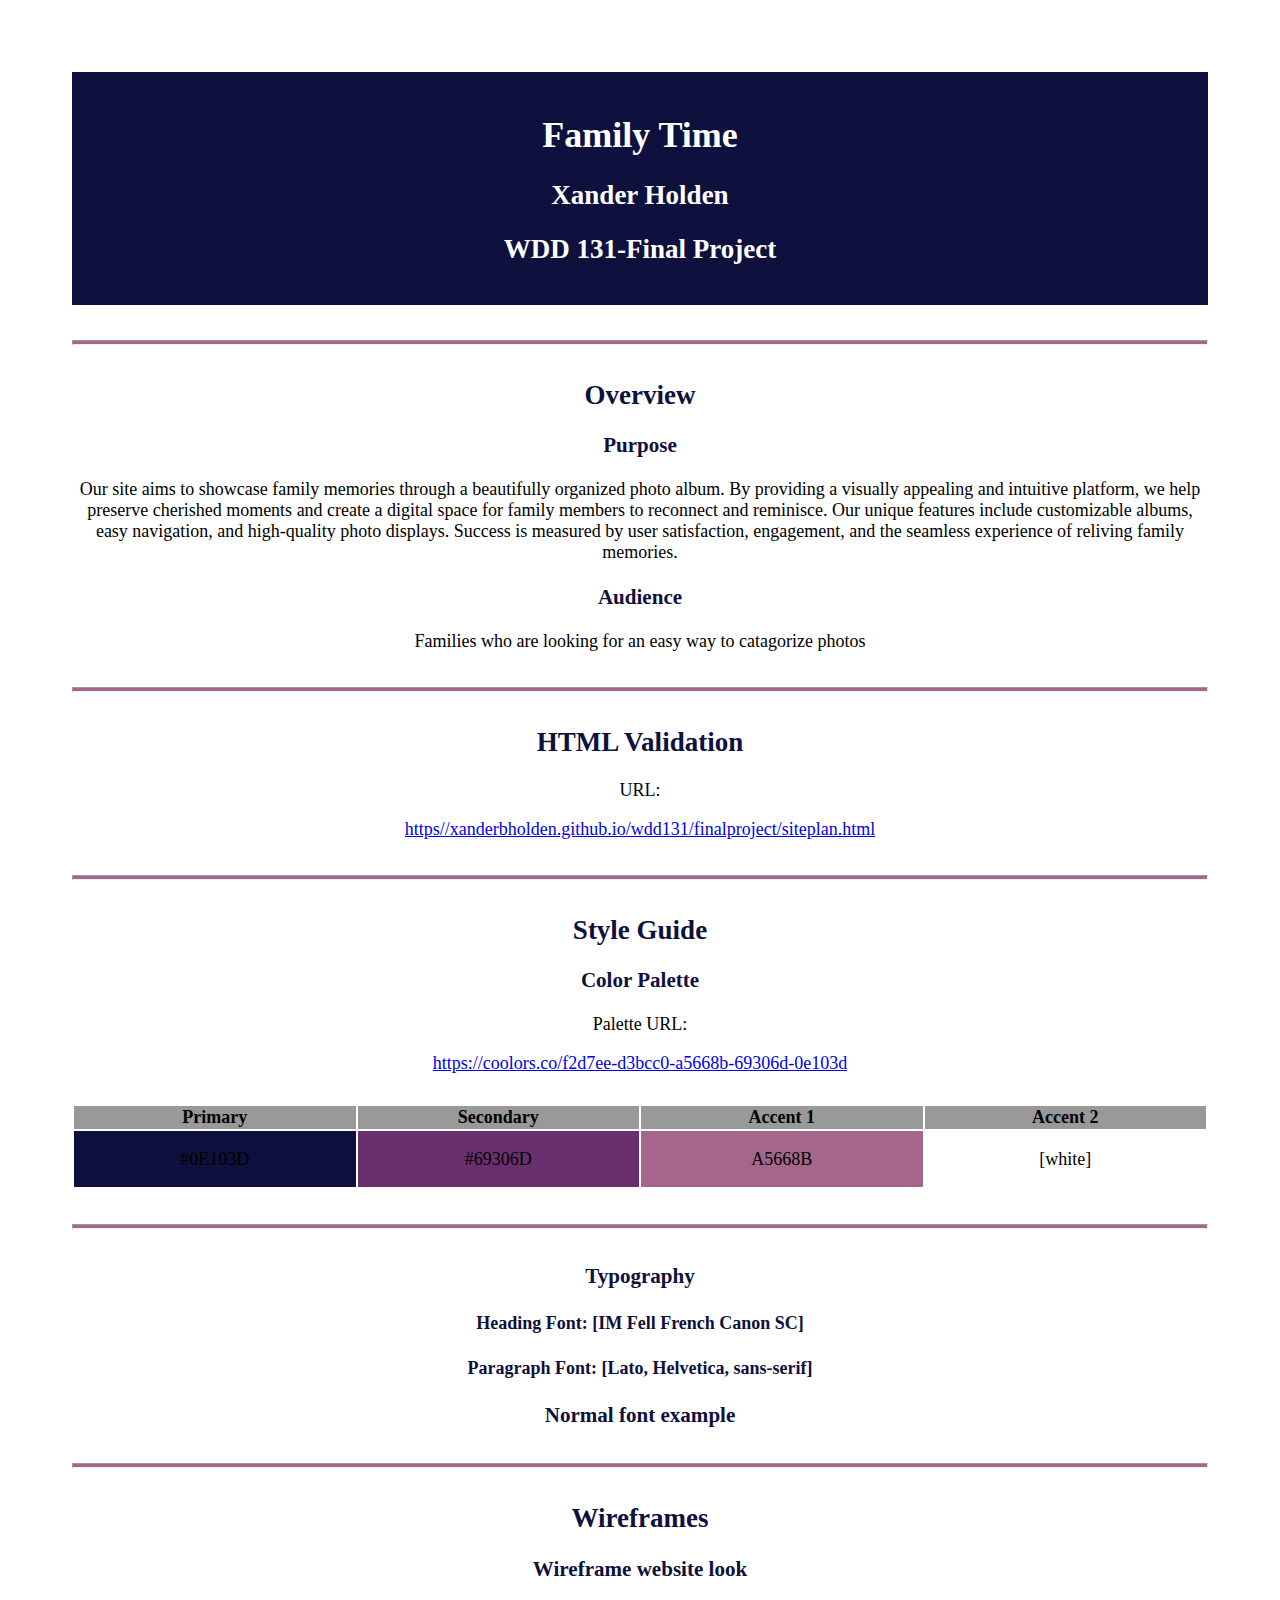
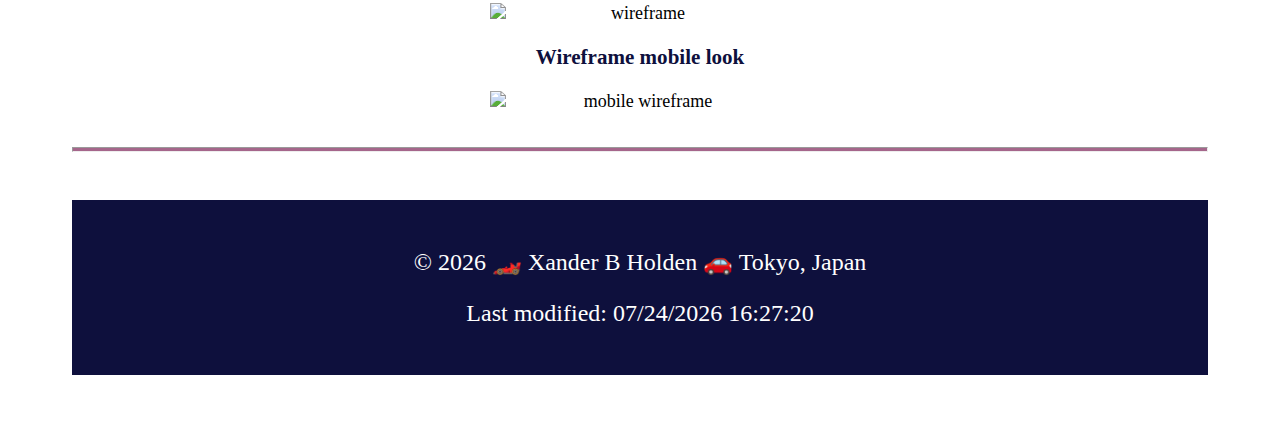
==== finalproject/siteplan.html @ f273cf28 "c" ====
<!DOCTYPE html>
<html lang="en">
<head>
    <meta charset="UTF-8">
    <meta name="viewport" content="width=device-width, initial-scale=1.0">
    <link type="text/css" rel="stylesheet" href="style/siteplan.css" />
    <script src="scripts/getdates.js" defer></script>
</head>

<body>
  <header>
    <h1>Family Time</h1>
    <h2>Xander Holden</h2>
    <h2>WDD 131-Final Project</h2>
  
  </header>
  <main>

    <hr />
    <h2>Overview</h2>
    <h3>Purpose</h3>
    <p>Our site aims to showcase family memories through a beautifully organized photo album. By providing a visually appealing and intuitive platform, we help preserve cherished moments and create a digital space for family members to reconnect and reminisce. Our unique features include customizable albums, easy navigation, and high-quality photo displays. Success is measured by user satisfaction, engagement, and the seamless experience of reliving family memories.</p>

    <h3>Audience</h3>
    <p>Families who are looking for an easy way to catagorize photos</p>
    <hr />
    <h2>HTML Validation</h2>
    <p>URL:</p>
    <a href="https//xanderbholden.github.io/wdd131/finalproject/siteplan.html"
     target="_blank">https//xanderbholden.github.io/wdd131/finalproject/siteplan.html</a>
    <hr />
    <h2>Style Guide</h2>

    <h3>Color Palette</h3>
    <p>Palette URL:</p>
    <a href="https://coolors.co/f2d7ee-d3bcc0-a5668b-69306d-0e103d"
      target="_blank">https://coolors.co/f2d7ee-d3bcc0-a5668b-69306d-0e103d</a>

    <table class="colors">
      <tr>
        <th>Primary</th>
        <th>Secondary</th>
        <th>Accent 1</th>
        <th>Accent 2</th>
      </tr>
     
        <td class="primary">#0E103D</div></td>
        <td class="secondary"> #69306D</div></td>
        <td class="accent1">A5668B</div></td>
        <td class="accent2">[white]</td>
      </tr>
    </table>
    <hr />
    <h3>Typography</h3>

    <h4>
      Heading Font: [IM Fell French Canon SC]
    </h4>
    <h4>
      Paragraph Font: [Lato, Helvetica, sans-serif]
    </h4>
    <h3>Normal font example</h3>
   
    <hr />
     <h2>Wireframes</h2>

    <h3>Wireframe website look</h3>
    <img src="images/website_plan.png" alt="wireframe" />
    <h3>Wireframe mobile look</h3>
    <img src="images/mobile_plan.png" alt="mobile wireframe" />
    <hr/>
  </main>

  <footer>
    <p>&copy; <span id="currentyear"></span>  🏎️ Xander B Holden 🚗 Tokyo, Japan</p>
    <p id="lastModified">Last modified: <span id="lastModifiedDate"></span></p>
  </footer>
</body>
</html>
---- finalproject/style/siteplan.css ----
:root {
    /* Color Palette */
    --primary-color: #0e103d; /* Dark Blue */
    --secondary-color: #69306d; /* Purple */
    --accent1-color: #a5668b; /* Mauve */
    --accent2-color: white; /* White */
  
    /* Typography */
    --heading-font: 'IM Fell French Canon SC', serif;
    --paragraph-font: 'Lato', Helvetica, sans-serif;
  
    /* Headline Colors */
    --headline-color-on-white: var(--primary-color); /* Dark Blue */
    --headline-color-on-color: white; /* White */
  
    /* Paragraph Colors */
    --paragraph-color-on-white: var(--primary-color); /* Dark Blue */
    --paragraph-color-on-color: white; /* White */
    --paragraph-background-color: var(--primary-color); /* Dark Blue */
 
  
  /* General Styles */
  body {
    max-width: 1200px;
    margin: 0 auto;
    padding: 4em;
    font-size: 18px;
    text-align: center;
  }
  
  img {
    display: block;
    margin: 0 auto;
    max-width: 300px;
  }
  
  h1, h2, h3, h4, h5, h6 {
    font-family: var(--heading-font);
    color: var(--headline-color-on-white);
  }
  
  h2 {
    text-align: center;
  }
  
  hr {
    height: 3px;
    margin: 35px 0;
    background: var(--accent1-color);
  }
  
  header {
    padding: 1em;
    text-align: center;
    color: var(--headline-color-on-color);
    background-color: var(--paragraph-background-color);
  }
  
  header > h1, header > h2 {
    color: var(--headline-color-on-color);
  }
  
  /* Color Blocks */
  .colors {
    width: 100%;
    min-width: 350px;
    margin: 30px auto;
    text-align: center;
  }
  
  .colors th {
    background-color: #999;
  }
  
  .colors td {
    width: 25%;
    height: 3em;
  }
  
  .primary {
    background-color: var(--primary-color);
  }
  
  .secondary {
    background-color: var(--secondary-color);
  }
  .accent1 {
    background-color: var(--accent1-color);
  }
  .accent2{
    background-color: var(--accent2-color);
  }

  footer {
    background-color:var(--primary-color);
    color: white;
    text-align: center;
    margin-top: 3rem;
    padding: 1.5rem 1rem;
    text-align: center;
    font-size: 1.5rem;
  }
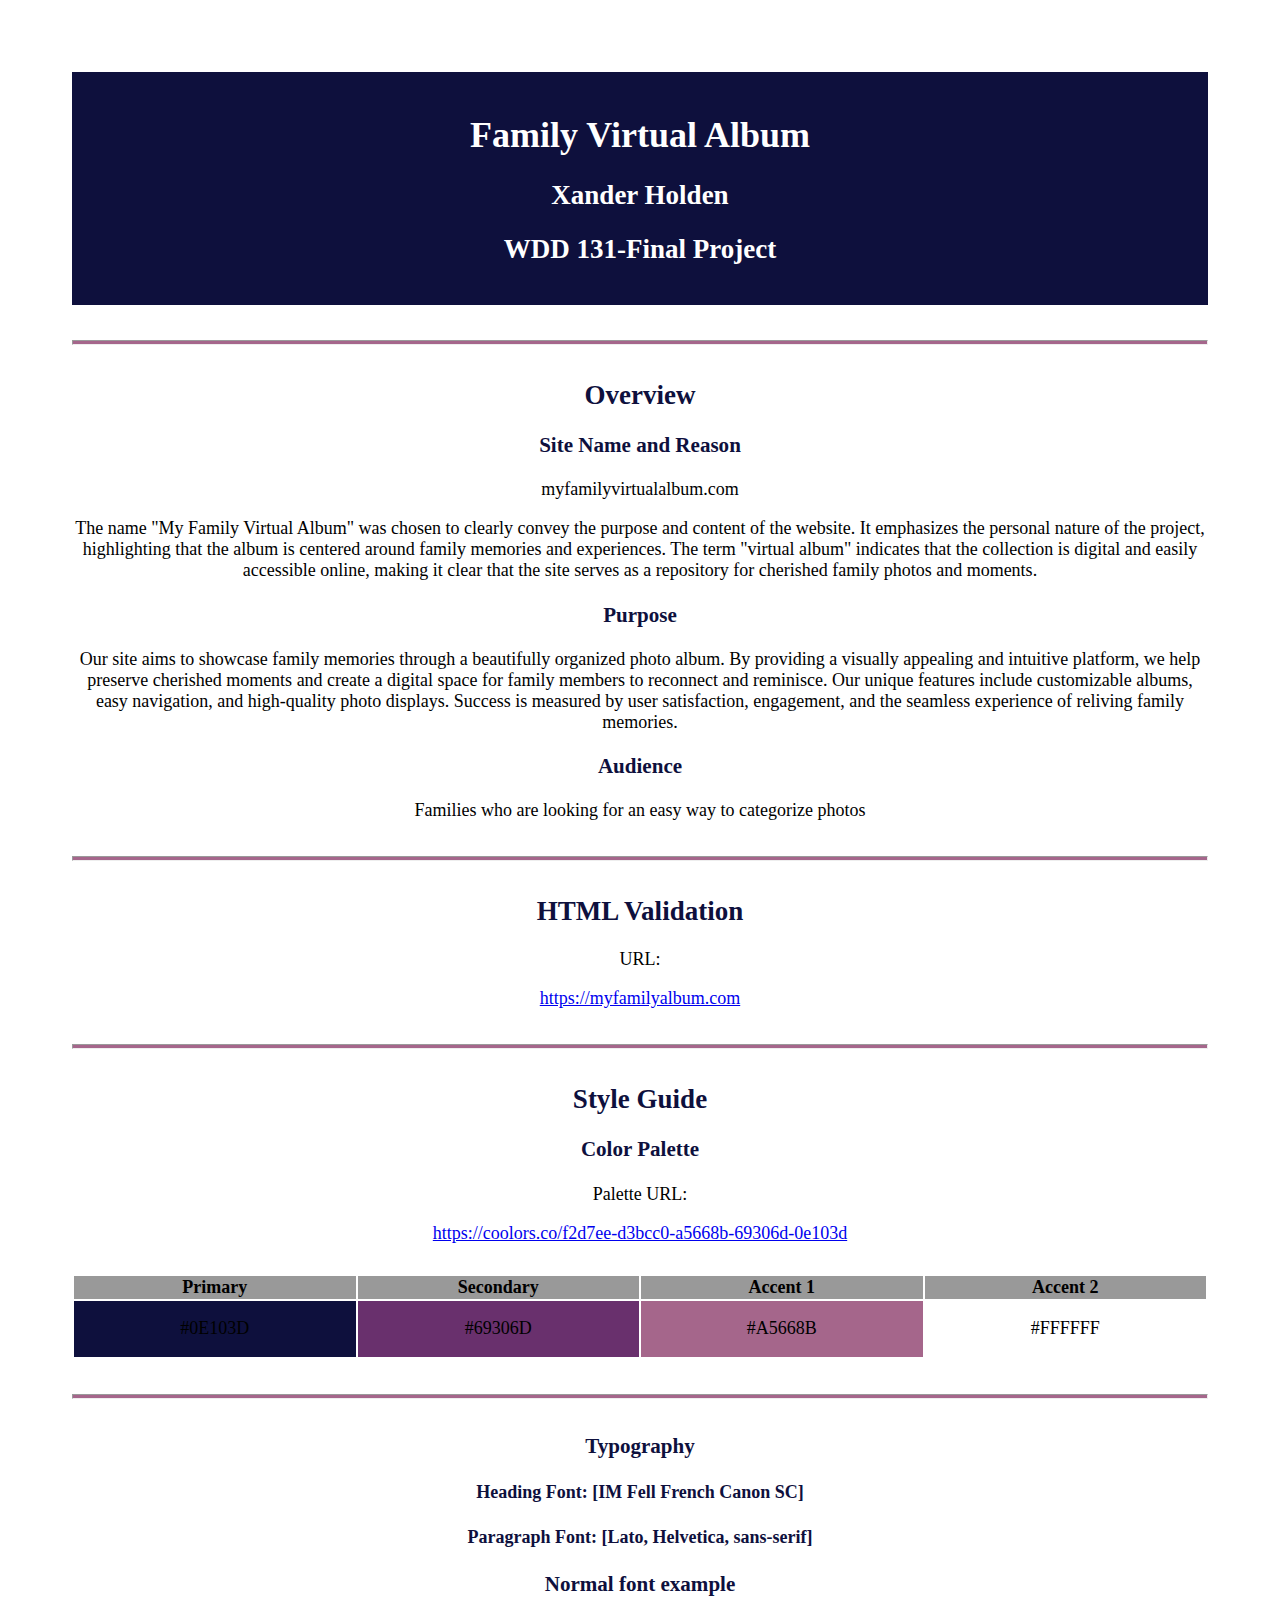
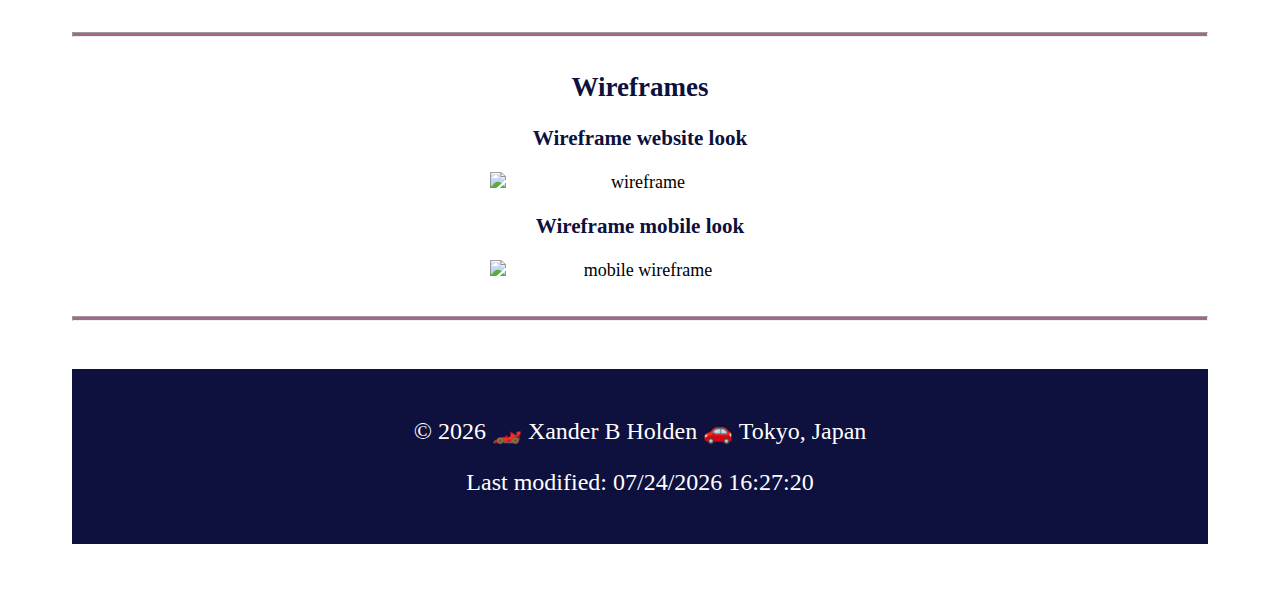
==== commit 57c05218: "validation" ====
--- a/finalproject/siteplan.html
+++ b/finalproject/siteplan.html
@@ -3,38 +3,38 @@
 <head>
     <meta charset="UTF-8">
     <meta name="viewport" content="width=device-width, initial-scale=1.0">
-    <link type="text/css" rel="stylesheet" href="style/siteplan.css" />
+    <title>My Family Virtual Album Site Plan</title>
+    <link type="text/css" rel="stylesheet" href="style/siteplan.css">
     <script src="scripts/getdates.js" defer></script>
 </head>
-
 <body>
   <header>
-    <h1>Family Time</h1>
+    <h1>Family Virtual Album</h1>
     <h2>Xander Holden</h2>
     <h2>WDD 131-Final Project</h2>
-  
   </header>
   <main>
+    <hr>
+    <h2>Overview</h2>
+    <h3>Site Name and Reason </h3>
+    <p>myfamilyvirtualalbum.com</p>
+    <p>The name "My Family Virtual Album" was chosen to clearly convey the purpose and content of the website. It emphasizes the personal nature of the project, highlighting that the album is centered around family memories and experiences. The term "virtual album" indicates that the collection is digital and easily accessible online, making it clear that the site serves as a repository for cherished family photos and moments.</p>
 
-    <hr />
-    <h2>Overview</h2>
     <h3>Purpose</h3>
     <p>Our site aims to showcase family memories through a beautifully organized photo album. By providing a visually appealing and intuitive platform, we help preserve cherished moments and create a digital space for family members to reconnect and reminisce. Our unique features include customizable albums, easy navigation, and high-quality photo displays. Success is measured by user satisfaction, engagement, and the seamless experience of reliving family memories.</p>
 
     <h3>Audience</h3>
-    <p>Families who are looking for an easy way to catagorize photos</p>
-    <hr />
+    <p>Families who are looking for an easy way to categorize photos</p>
+    <hr>
     <h2>HTML Validation</h2>
     <p>URL:</p>
-    <a href="https//xanderbholden.github.io/wdd131/finalproject/siteplan.html"
-     target="_blank">https//xanderbholden.github.io/wdd131/finalproject/siteplan.html</a>
-    <hr />
+    <a href="https://xanderbholden.github.io/wdd131/finalproject/siteplan.html" target="_blank">https://myfamilyalbum.com</a>
+    <hr>
     <h2>Style Guide</h2>
 
     <h3>Color Palette</h3>
     <p>Palette URL:</p>
-    <a href="https://coolors.co/f2d7ee-d3bcc0-a5668b-69306d-0e103d"
-      target="_blank">https://coolors.co/f2d7ee-d3bcc0-a5668b-69306d-0e103d</a>
+    <a href="https://coolors.co/f2d7ee-d3bcc0-a5668b-69306d-0e103d" target="_blank">https://coolors.co/f2d7ee-d3bcc0-a5668b-69306d-0e103d</a>
 
     <table class="colors">
       <tr>
@@ -43,37 +43,33 @@
         <th>Accent 1</th>
         <th>Accent 2</th>
       </tr>
-     
-        <td class="primary">#0E103D</div></td>
-        <td class="secondary"> #69306D</div></td>
-        <td class="accent1">A5668B</div></td>
-        <td class="accent2">[white]</td>
+      <tr>
+        <td class="primary">#0E103D</td>
+        <td class="secondary">#69306D</td>
+        <td class="accent1">#A5668B</td>
+        <td class="accent2">#FFFFFF</td>
       </tr>
     </table>
-    <hr />
+    <hr>
     <h3>Typography</h3>
 
-    <h4>
-      Heading Font: [IM Fell French Canon SC]
-    </h4>
-    <h4>
-      Paragraph Font: [Lato, Helvetica, sans-serif]
-    </h4>
+    <h4>Heading Font: [IM Fell French Canon SC]</h4>
+    <h4>Paragraph Font: [Lato, Helvetica, sans-serif]</h4>
     <h3>Normal font example</h3>
    
-    <hr />
-     <h2>Wireframes</h2>
+    <hr>
+    <h2>Wireframes</h2>
 
     <h3>Wireframe website look</h3>
-    <img src="images/website_plan.png" alt="wireframe" />
+    <img src="images/website_plan.png" alt="wireframe">
     <h3>Wireframe mobile look</h3>
-    <img src="images/mobile_plan.png" alt="mobile wireframe" />
-    <hr/>
+    <img src="images/mobile_plan.png" alt="mobile wireframe">
+    <hr>
   </main>
 
   <footer>
-    <p>&copy; <span id="currentyear"></span>  🏎️ Xander B Holden 🚗 Tokyo, Japan</p>
+    <p>&copy; <span id="currentyear"></span> 🏎️ Xander B Holden 🚗 Tokyo, Japan</p>
     <p id="lastModified">Last modified: <span id="lastModifiedDate"></span></p>
   </footer>
 </body>
-</html>+</html>
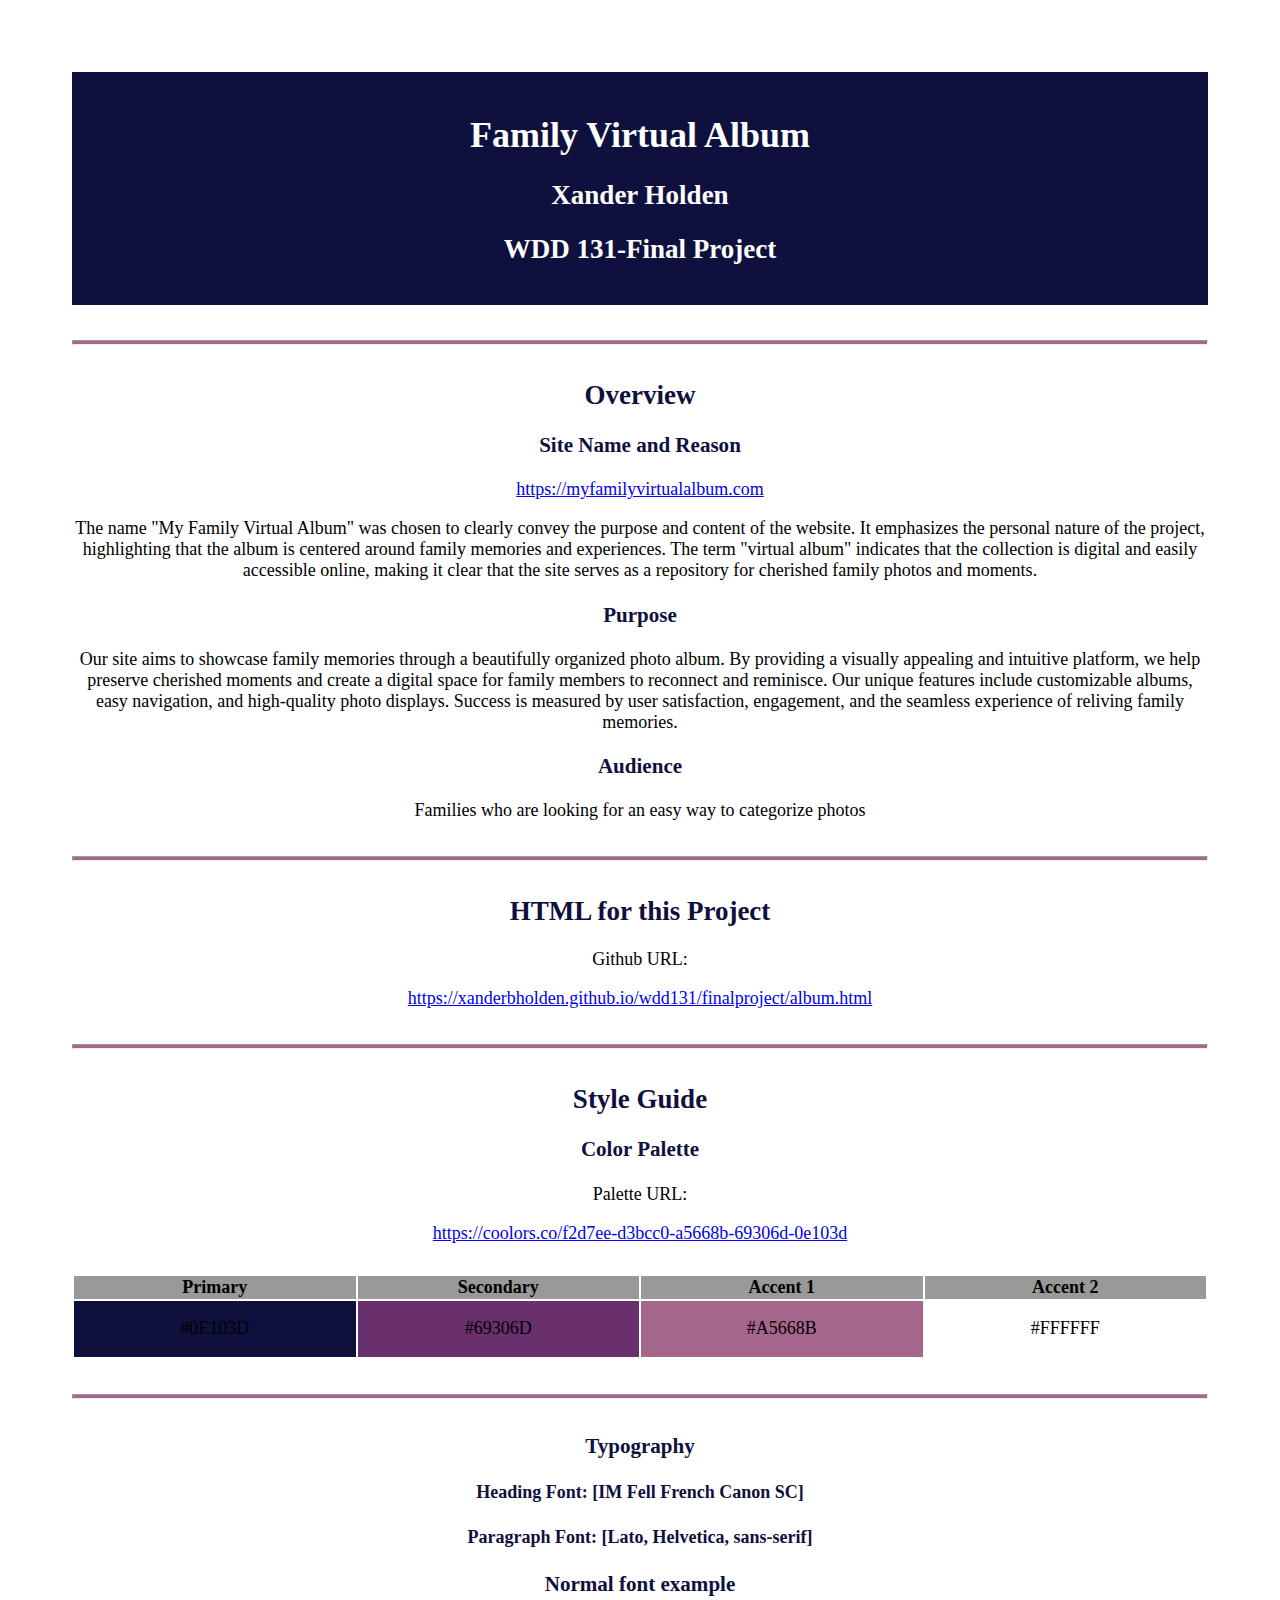
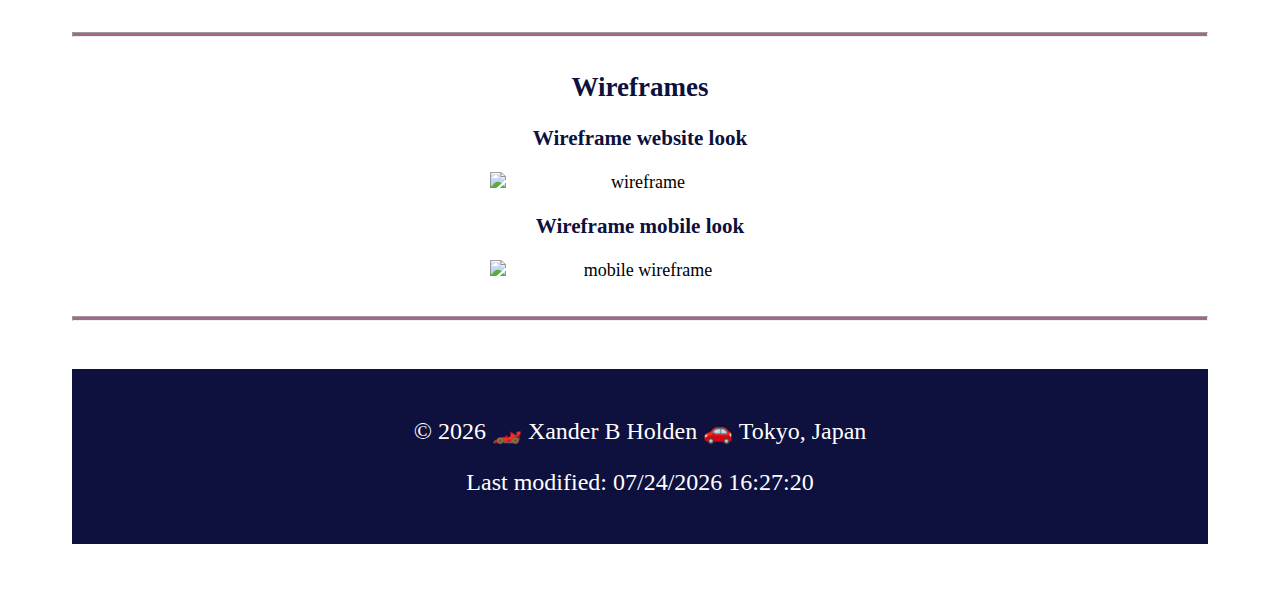
==== commit e60c55dd: "1 and 1" ====
--- a/finalproject/siteplan.html
+++ b/finalproject/siteplan.html
@@ -17,7 +17,7 @@
     <hr>
     <h2>Overview</h2>
     <h3>Site Name and Reason </h3>
-    <p>myfamilyvirtualalbum.com</p>
+    <a href= "https://myfamilyvirtualalbum.com" target="_blank">https://myfamilyvirtualalbum.com</a>
     <p>The name "My Family Virtual Album" was chosen to clearly convey the purpose and content of the website. It emphasizes the personal nature of the project, highlighting that the album is centered around family memories and experiences. The term "virtual album" indicates that the collection is digital and easily accessible online, making it clear that the site serves as a repository for cherished family photos and moments.</p>
 
     <h3>Purpose</h3>
@@ -26,9 +26,9 @@
     <h3>Audience</h3>
     <p>Families who are looking for an easy way to categorize photos</p>
     <hr>
-    <h2>HTML Validation</h2>
-    <p>URL:</p>
-    <a href="https://xanderbholden.github.io/wdd131/finalproject/siteplan.html" target="_blank">https://myfamilyalbum.com</a>
+    <h2>HTML for this Project </h2>
+    <p>Github URL:</p>
+    <a href="https://xanderbholden.github.io/wdd131/finalproject/album.html" target="_blank">https://xanderbholden.github.io/wdd131/finalproject/album.html</a>
     <hr>
     <h2>Style Guide</h2>
 
@@ -63,8 +63,9 @@
     <h3>Wireframe website look</h3>
     <img src="images/website_plan.png" alt="wireframe">
     <h3>Wireframe mobile look</h3>
-    <img src="images/mobile_plan.png" alt="mobile wireframe">
+    <img src="finalproject/images/mobile_plan.png" alt="mobile wireframe">
     <hr>
+    
   </main>
 
   <footer>
